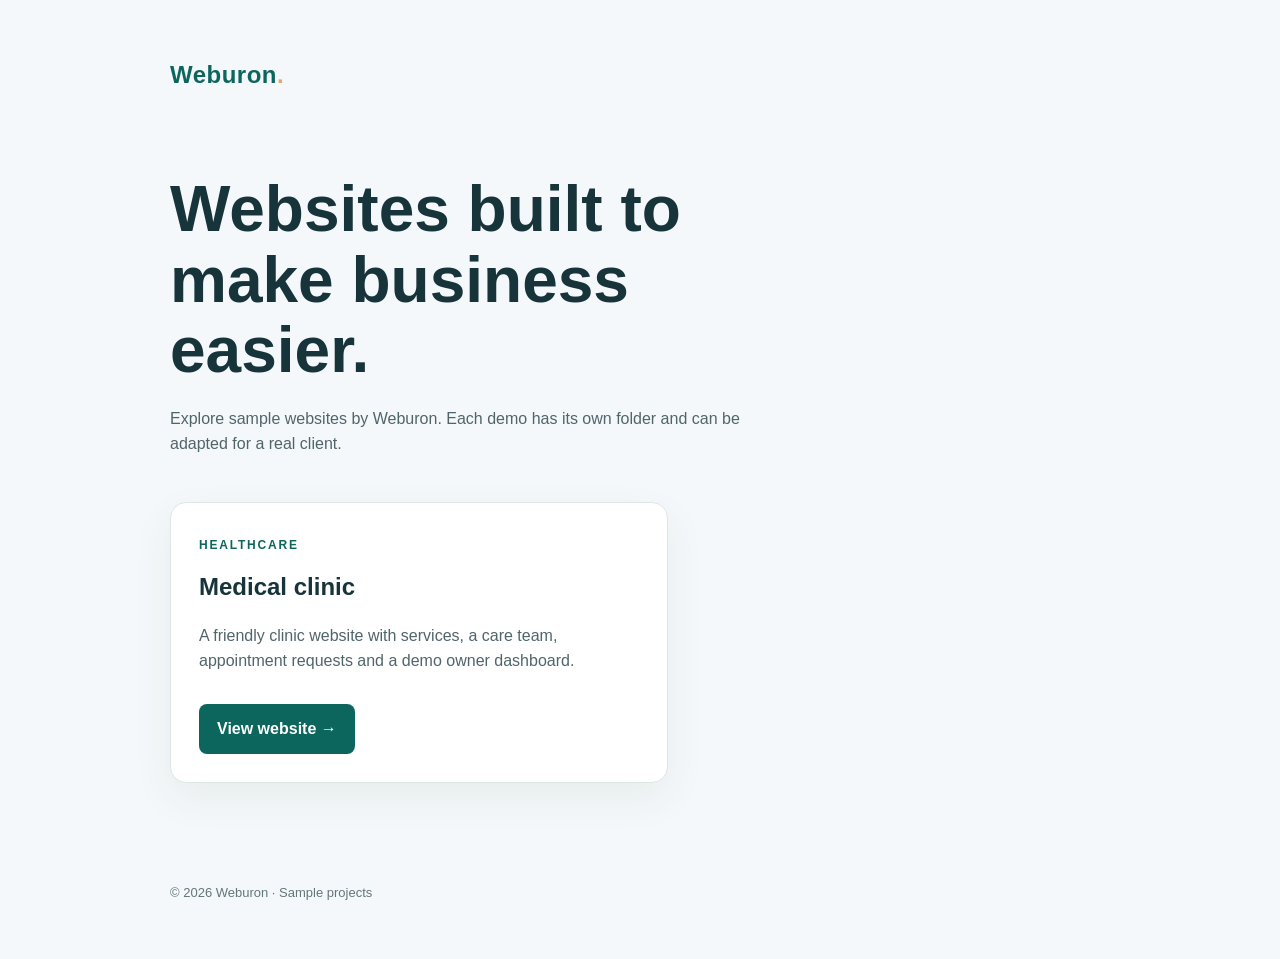
==== index.html @ 0a407c50 "Build Weburon clinic website demo" ====
<!doctype html><html lang="en"><head><meta charset="utf-8"><meta name="viewport" content="width=device-width, initial-scale=1"><title>Weburon | Website Demos</title><style>body{margin:0;background:#f5f8fa;color:#17343b;font:16px/1.6 Arial,sans-serif}.wrap{max-width:940px;margin:auto;padding:56px 24px}.logo{font-weight:800;color:#0d665e;letter-spacing:.02em;font-size:24px}h1{font-size:clamp(38px,6vw,64px);line-height:1.1;max-width:650px;margin:80px 0 20px}p{color:#50656a;max-width:600px}.card{background:#fff;border:1px solid #dce7e6;border-radius:16px;padding:28px;margin-top:45px;max-width:440px;box-shadow:0 15px 40px #163e3610}.card span{font-size:12px;letter-spacing:.15em;color:#0d665e;font-weight:700}.card h2{margin:12px 0 8px}.card a{display:inline-block;margin-top:14px;background:#0d665e;color:#fff;padding:12px 18px;border-radius:8px;text-decoration:none;font-weight:700}footer{margin-top:100px;color:#64767a;font-size:13px}</style></head><body><div class="wrap"><div class="logo">Weburon<span style="color:#e6a66d">.</span></div><h1>Websites built to make business easier.</h1><p>Explore sample websites by Weburon. Each demo has its own folder and can be adapted for a real client.</p><div class="card"><span>HEALTHCARE</span><h2>Medical clinic</h2><p>A friendly clinic website with services, a care team, appointment requests and a demo owner dashboard.</p><a href="medical-clinic/">View website →</a></div><footer>© <span id="year"></span> Weburon · Sample projects</footer></div><script>document.getElementById('year').textContent=new Date().getFullYear()</script></body></html>
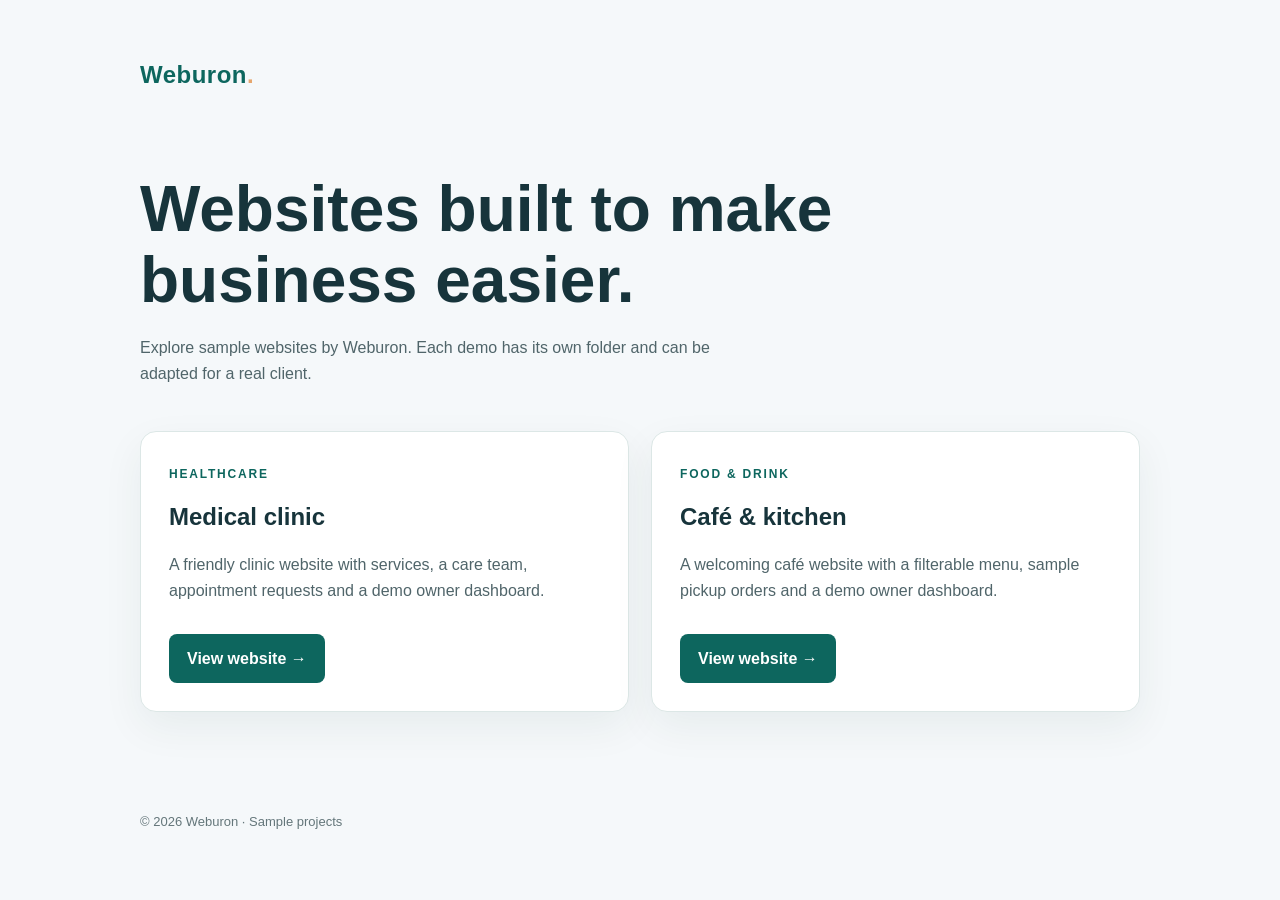
==== commit cc9b5d91: "Add Juniper Cafe website demo" ====
--- a/index.html
+++ b/index.html
@@ -1 +1 @@
-<!doctype html><html lang="en"><head><meta charset="utf-8"><meta name="viewport" content="width=device-width, initial-scale=1"><title>Weburon | Website Demos</title><style>body{margin:0;background:#f5f8fa;color:#17343b;font:16px/1.6 Arial,sans-serif}.wrap{max-width:940px;margin:auto;padding:56px 24px}.logo{font-weight:800;color:#0d665e;letter-spacing:.02em;font-size:24px}h1{font-size:clamp(38px,6vw,64px);line-height:1.1;max-width:650px;margin:80px 0 20px}p{color:#50656a;max-width:600px}.card{background:#fff;border:1px solid #dce7e6;border-radius:16px;padding:28px;margin-top:45px;max-width:440px;box-shadow:0 15px 40px #163e3610}.card span{font-size:12px;letter-spacing:.15em;color:#0d665e;font-weight:700}.card h2{margin:12px 0 8px}.card a{display:inline-block;margin-top:14px;background:#0d665e;color:#fff;padding:12px 18px;border-radius:8px;text-decoration:none;font-weight:700}footer{margin-top:100px;color:#64767a;font-size:13px}</style></head><body><div class="wrap"><div class="logo">Weburon<span style="color:#e6a66d">.</span></div><h1>Websites built to make business easier.</h1><p>Explore sample websites by Weburon. Each demo has its own folder and can be adapted for a real client.</p><div class="card"><span>HEALTHCARE</span><h2>Medical clinic</h2><p>A friendly clinic website with services, a care team, appointment requests and a demo owner dashboard.</p><a href="medical-clinic/">View website →</a></div><footer>© <span id="year"></span> Weburon · Sample projects</footer></div><script>document.getElementById('year').textContent=new Date().getFullYear()</script></body></html>
+<!doctype html><html lang="en"><head><meta charset="utf-8"><meta name="viewport" content="width=device-width, initial-scale=1"><title>Weburon | Website Demos</title><meta name="description" content="Explore sample websites created by Weburon."><style>body{margin:0;background:#f5f8fa;color:#17343b;font:16px/1.6 Arial,sans-serif}.wrap{max-width:1000px;margin:auto;padding:56px 24px}.logo{font-weight:800;color:#0d665e;letter-spacing:.02em;font-size:24px}h1{font-size:clamp(38px,6vw,64px);line-height:1.1;max-width:720px;margin:80px 0 20px}p{color:#50656a;max-width:600px}.cards{display:grid;grid-template-columns:repeat(2,1fr);gap:22px;margin-top:45px}.card{background:#fff;border:1px solid #dce7e6;border-radius:16px;padding:28px;box-shadow:0 15px 40px #163e3610}.card span{font-size:12px;letter-spacing:.15em;color:#0d665e;font-weight:700}.card h2{margin:12px 0 8px}.card a{display:inline-block;margin-top:14px;background:#0d665e;color:#fff;padding:12px 18px;border-radius:8px;text-decoration:none;font-weight:700}.card a:hover{background:#084c46}footer{margin-top:100px;color:#64767a;font-size:13px}@media(max-width:650px){.cards{grid-template-columns:1fr}h1{margin-top:55px}}</style></head><body><div class="wrap"><div class="logo">Weburon<span style="color:#e6a66d">.</span></div><h1>Websites built to make business easier.</h1><p>Explore sample websites by Weburon. Each demo has its own folder and can be adapted for a real client.</p><div class="cards"><div class="card"><span>HEALTHCARE</span><h2>Medical clinic</h2><p>A friendly clinic website with services, a care team, appointment requests and a demo owner dashboard.</p><a href="medical-clinic/">View website →</a></div><div class="card"><span>FOOD & DRINK</span><h2>Café & kitchen</h2><p>A welcoming café website with a filterable menu, sample pickup orders and a demo owner dashboard.</p><a href="juniper-cafe/">View website →</a></div></div><footer>© <span id="year"></span> Weburon · Sample projects</footer></div><script>document.getElementById('year').textContent=new Date().getFullYear()</script></body></html>
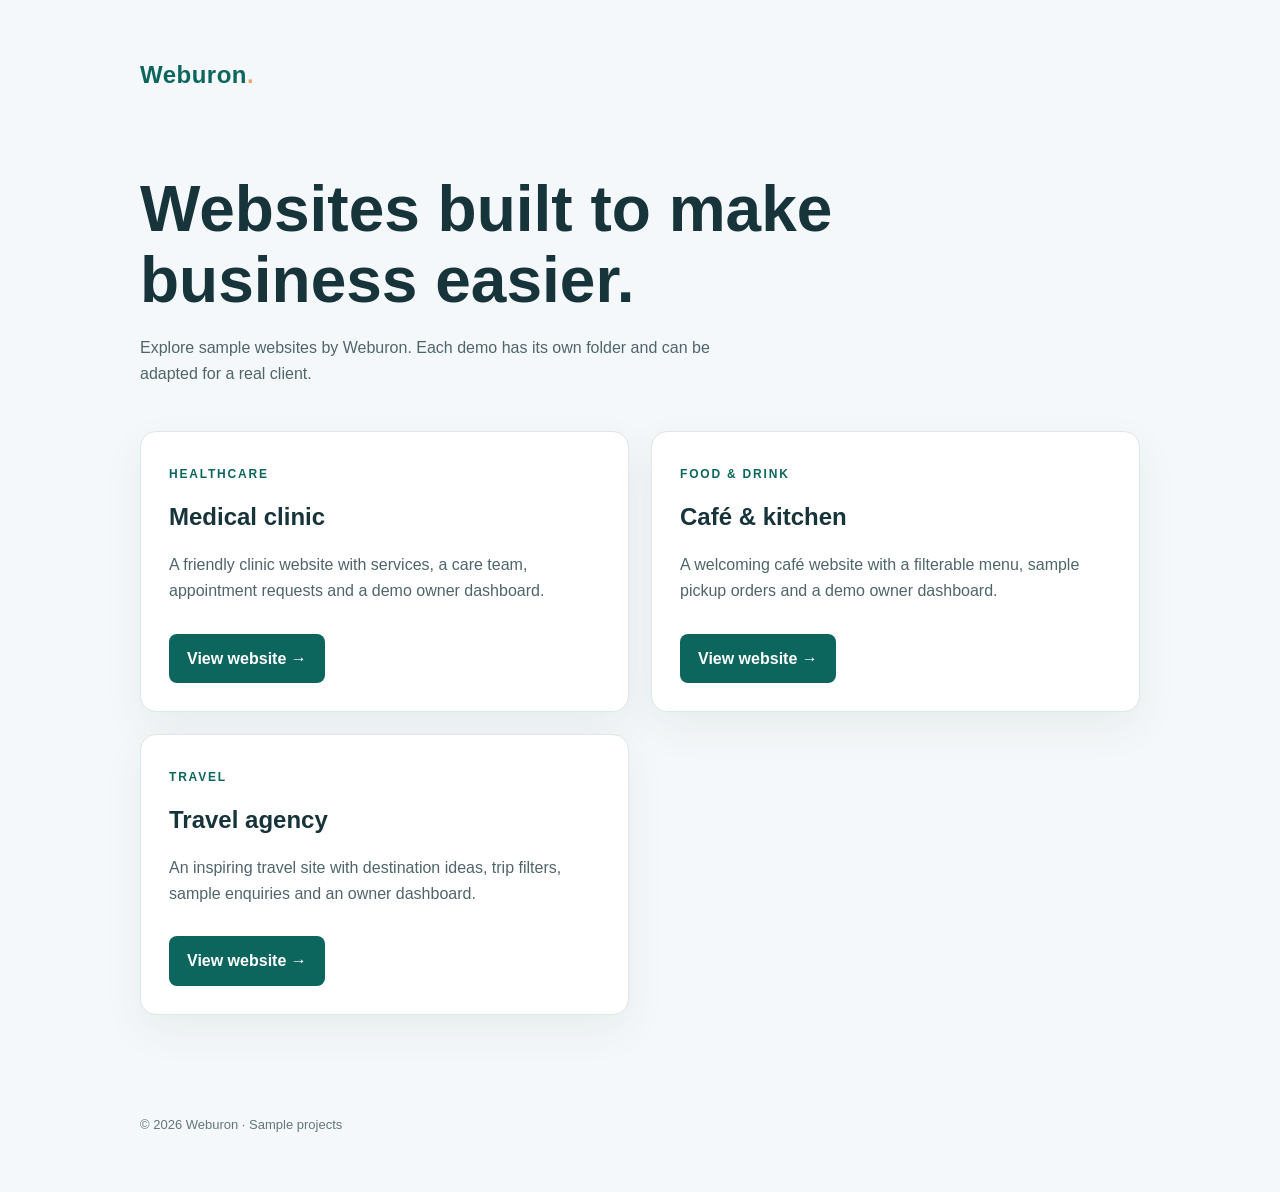
==== commit 0f22aa9f: "Add Northstar travel agency demo" ====
--- a/index.html
+++ b/index.html
@@ -1 +1 @@
-<!doctype html><html lang="en"><head><meta charset="utf-8"><meta name="viewport" content="width=device-width, initial-scale=1"><title>Weburon | Website Demos</title><meta name="description" content="Explore sample websites created by Weburon."><style>body{margin:0;background:#f5f8fa;color:#17343b;font:16px/1.6 Arial,sans-serif}.wrap{max-width:1000px;margin:auto;padding:56px 24px}.logo{font-weight:800;color:#0d665e;letter-spacing:.02em;font-size:24px}h1{font-size:clamp(38px,6vw,64px);line-height:1.1;max-width:720px;margin:80px 0 20px}p{color:#50656a;max-width:600px}.cards{display:grid;grid-template-columns:repeat(2,1fr);gap:22px;margin-top:45px}.card{background:#fff;border:1px solid #dce7e6;border-radius:16px;padding:28px;box-shadow:0 15px 40px #163e3610}.card span{font-size:12px;letter-spacing:.15em;color:#0d665e;font-weight:700}.card h2{margin:12px 0 8px}.card a{display:inline-block;margin-top:14px;background:#0d665e;color:#fff;padding:12px 18px;border-radius:8px;text-decoration:none;font-weight:700}.card a:hover{background:#084c46}footer{margin-top:100px;color:#64767a;font-size:13px}@media(max-width:650px){.cards{grid-template-columns:1fr}h1{margin-top:55px}}</style></head><body><div class="wrap"><div class="logo">Weburon<span style="color:#e6a66d">.</span></div><h1>Websites built to make business easier.</h1><p>Explore sample websites by Weburon. Each demo has its own folder and can be adapted for a real client.</p><div class="cards"><div class="card"><span>HEALTHCARE</span><h2>Medical clinic</h2><p>A friendly clinic website with services, a care team, appointment requests and a demo owner dashboard.</p><a href="medical-clinic/">View website →</a></div><div class="card"><span>FOOD & DRINK</span><h2>Café & kitchen</h2><p>A welcoming café website with a filterable menu, sample pickup orders and a demo owner dashboard.</p><a href="juniper-cafe/">View website →</a></div></div><footer>© <span id="year"></span> Weburon · Sample projects</footer></div><script>document.getElementById('year').textContent=new Date().getFullYear()</script></body></html>
+<!doctype html><html lang="en"><head><meta charset="utf-8"><meta name="viewport" content="width=device-width, initial-scale=1"><title>Weburon | Website Demos</title><meta name="description" content="Explore sample websites created by Weburon."><style>body{margin:0;background:#f5f8fa;color:#17343b;font:16px/1.6 Arial,sans-serif}.wrap{max-width:1000px;margin:auto;padding:56px 24px}.logo{font-weight:800;color:#0d665e;letter-spacing:.02em;font-size:24px}h1{font-size:clamp(38px,6vw,64px);line-height:1.1;max-width:720px;margin:80px 0 20px}p{color:#50656a;max-width:600px}.cards{display:grid;grid-template-columns:repeat(2,1fr);gap:22px;margin-top:45px}.card{background:#fff;border:1px solid #dce7e6;border-radius:16px;padding:28px;box-shadow:0 15px 40px #163e3610}.card span{font-size:12px;letter-spacing:.15em;color:#0d665e;font-weight:700}.card h2{margin:12px 0 8px}.card a{display:inline-block;margin-top:14px;background:#0d665e;color:#fff;padding:12px 18px;border-radius:8px;text-decoration:none;font-weight:700}.card a:hover{background:#084c46}footer{margin-top:100px;color:#64767a;font-size:13px}@media(max-width:650px){.cards{grid-template-columns:1fr}h1{margin-top:55px}}</style></head><body><div class="wrap"><div class="logo">Weburon<span style="color:#e6a66d">.</span></div><h1>Websites built to make business easier.</h1><p>Explore sample websites by Weburon. Each demo has its own folder and can be adapted for a real client.</p><div class="cards"><div class="card"><span>HEALTHCARE</span><h2>Medical clinic</h2><p>A friendly clinic website with services, a care team, appointment requests and a demo owner dashboard.</p><a href="medical-clinic/">View website →</a></div><div class="card"><span>FOOD & DRINK</span><h2>Café & kitchen</h2><p>A welcoming café website with a filterable menu, sample pickup orders and a demo owner dashboard.</p><a href="juniper-cafe/">View website →</a></div><div class="card"><span>TRAVEL</span><h2>Travel agency</h2><p>An inspiring travel site with destination ideas, trip filters, sample enquiries and an owner dashboard.</p><a href="northstar-travel/">View website →</a></div></div><footer>© <span id="year"></span> Weburon · Sample projects</footer></div><script>document.getElementById('year').textContent=new Date().getFullYear()</script></body></html>
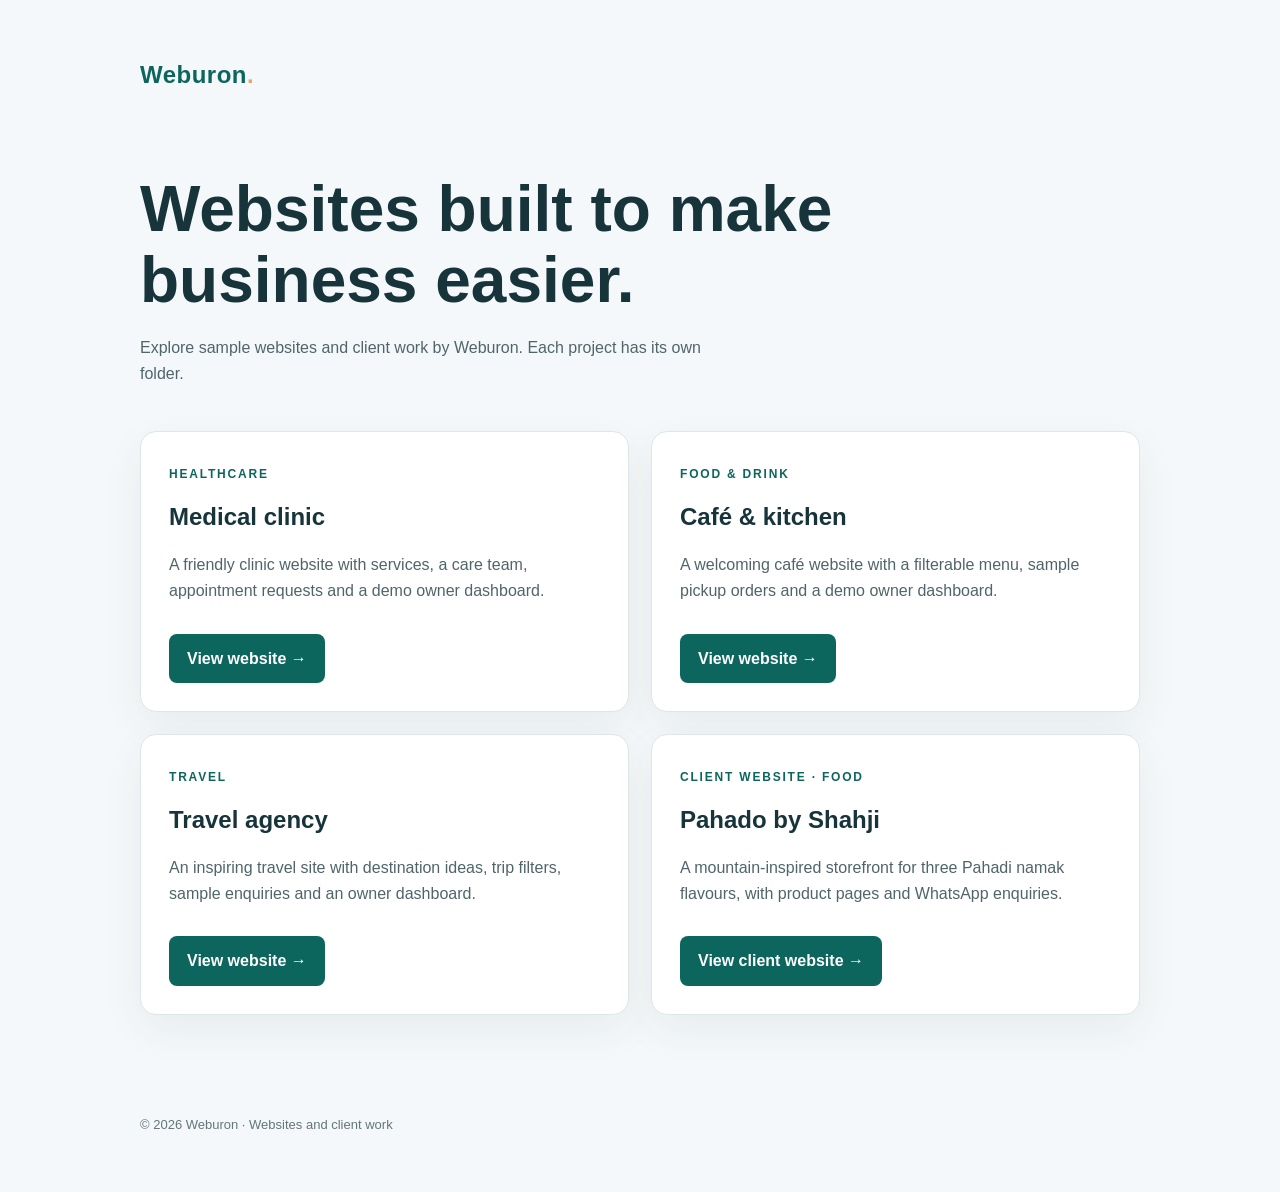
==== commit 80de0626: "Add Pahado by Shahji as first client website" ====
--- a/index.html
+++ b/index.html
@@ -1 +1 @@
-<!doctype html><html lang="en"><head><meta charset="utf-8"><meta name="viewport" content="width=device-width, initial-scale=1"><title>Weburon | Website Demos</title><meta name="description" content="Explore sample websites created by Weburon."><style>body{margin:0;background:#f5f8fa;color:#17343b;font:16px/1.6 Arial,sans-serif}.wrap{max-width:1000px;margin:auto;padding:56px 24px}.logo{font-weight:800;color:#0d665e;letter-spacing:.02em;font-size:24px}h1{font-size:clamp(38px,6vw,64px);line-height:1.1;max-width:720px;margin:80px 0 20px}p{color:#50656a;max-width:600px}.cards{display:grid;grid-template-columns:repeat(2,1fr);gap:22px;margin-top:45px}.card{background:#fff;border:1px solid #dce7e6;border-radius:16px;padding:28px;box-shadow:0 15px 40px #163e3610}.card span{font-size:12px;letter-spacing:.15em;color:#0d665e;font-weight:700}.card h2{margin:12px 0 8px}.card a{display:inline-block;margin-top:14px;background:#0d665e;color:#fff;padding:12px 18px;border-radius:8px;text-decoration:none;font-weight:700}.card a:hover{background:#084c46}footer{margin-top:100px;color:#64767a;font-size:13px}@media(max-width:650px){.cards{grid-template-columns:1fr}h1{margin-top:55px}}</style></head><body><div class="wrap"><div class="logo">Weburon<span style="color:#e6a66d">.</span></div><h1>Websites built to make business easier.</h1><p>Explore sample websites by Weburon. Each demo has its own folder and can be adapted for a real client.</p><div class="cards"><div class="card"><span>HEALTHCARE</span><h2>Medical clinic</h2><p>A friendly clinic website with services, a care team, appointment requests and a demo owner dashboard.</p><a href="medical-clinic/">View website →</a></div><div class="card"><span>FOOD & DRINK</span><h2>Café & kitchen</h2><p>A welcoming café website with a filterable menu, sample pickup orders and a demo owner dashboard.</p><a href="juniper-cafe/">View website →</a></div><div class="card"><span>TRAVEL</span><h2>Travel agency</h2><p>An inspiring travel site with destination ideas, trip filters, sample enquiries and an owner dashboard.</p><a href="northstar-travel/">View website →</a></div></div><footer>© <span id="year"></span> Weburon · Sample projects</footer></div><script>document.getElementById('year').textContent=new Date().getFullYear()</script></body></html>
+<!doctype html><html lang="en"><head><meta charset="utf-8"><meta name="viewport" content="width=device-width, initial-scale=1"><title>Weburon | Website Demos</title><meta name="description" content="Explore sample websites created by Weburon."><style>body{margin:0;background:#f5f8fa;color:#17343b;font:16px/1.6 Arial,sans-serif}.wrap{max-width:1000px;margin:auto;padding:56px 24px}.logo{font-weight:800;color:#0d665e;letter-spacing:.02em;font-size:24px}h1{font-size:clamp(38px,6vw,64px);line-height:1.1;max-width:720px;margin:80px 0 20px}p{color:#50656a;max-width:600px}.cards{display:grid;grid-template-columns:repeat(2,1fr);gap:22px;margin-top:45px}.card{background:#fff;border:1px solid #dce7e6;border-radius:16px;padding:28px;box-shadow:0 15px 40px #163e3610}.card span{font-size:12px;letter-spacing:.15em;color:#0d665e;font-weight:700}.card h2{margin:12px 0 8px}.card a{display:inline-block;margin-top:14px;background:#0d665e;color:#fff;padding:12px 18px;border-radius:8px;text-decoration:none;font-weight:700}.card a:hover{background:#084c46}footer{margin-top:100px;color:#64767a;font-size:13px}@media(max-width:650px){.cards{grid-template-columns:1fr}h1{margin-top:55px}}</style></head><body><div class="wrap"><div class="logo">Weburon<span style="color:#e6a66d">.</span></div><h1>Websites built to make business easier.</h1><p>Explore sample websites and client work by Weburon. Each project has its own folder.</p><div class="cards"><div class="card"><span>HEALTHCARE</span><h2>Medical clinic</h2><p>A friendly clinic website with services, a care team, appointment requests and a demo owner dashboard.</p><a href="medical-clinic/">View website →</a></div><div class="card"><span>FOOD & DRINK</span><h2>Café & kitchen</h2><p>A welcoming café website with a filterable menu, sample pickup orders and a demo owner dashboard.</p><a href="juniper-cafe/">View website →</a></div><div class="card"><span>TRAVEL</span><h2>Travel agency</h2><p>An inspiring travel site with destination ideas, trip filters, sample enquiries and an owner dashboard.</p><a href="northstar-travel/">View website →</a></div><div class="card"><span>CLIENT WEBSITE · FOOD</span><h2>Pahado by Shahji</h2><p>A mountain-inspired storefront for three Pahadi namak flavours, with product pages and WhatsApp enquiries.</p><a href="client/pahado-by-shahji/">View client website →</a></div></div><footer>© <span id="year"></span> Weburon · Websites and client work</footer></div><script>document.getElementById('year').textContent=new Date().getFullYear()</script></body></html>
